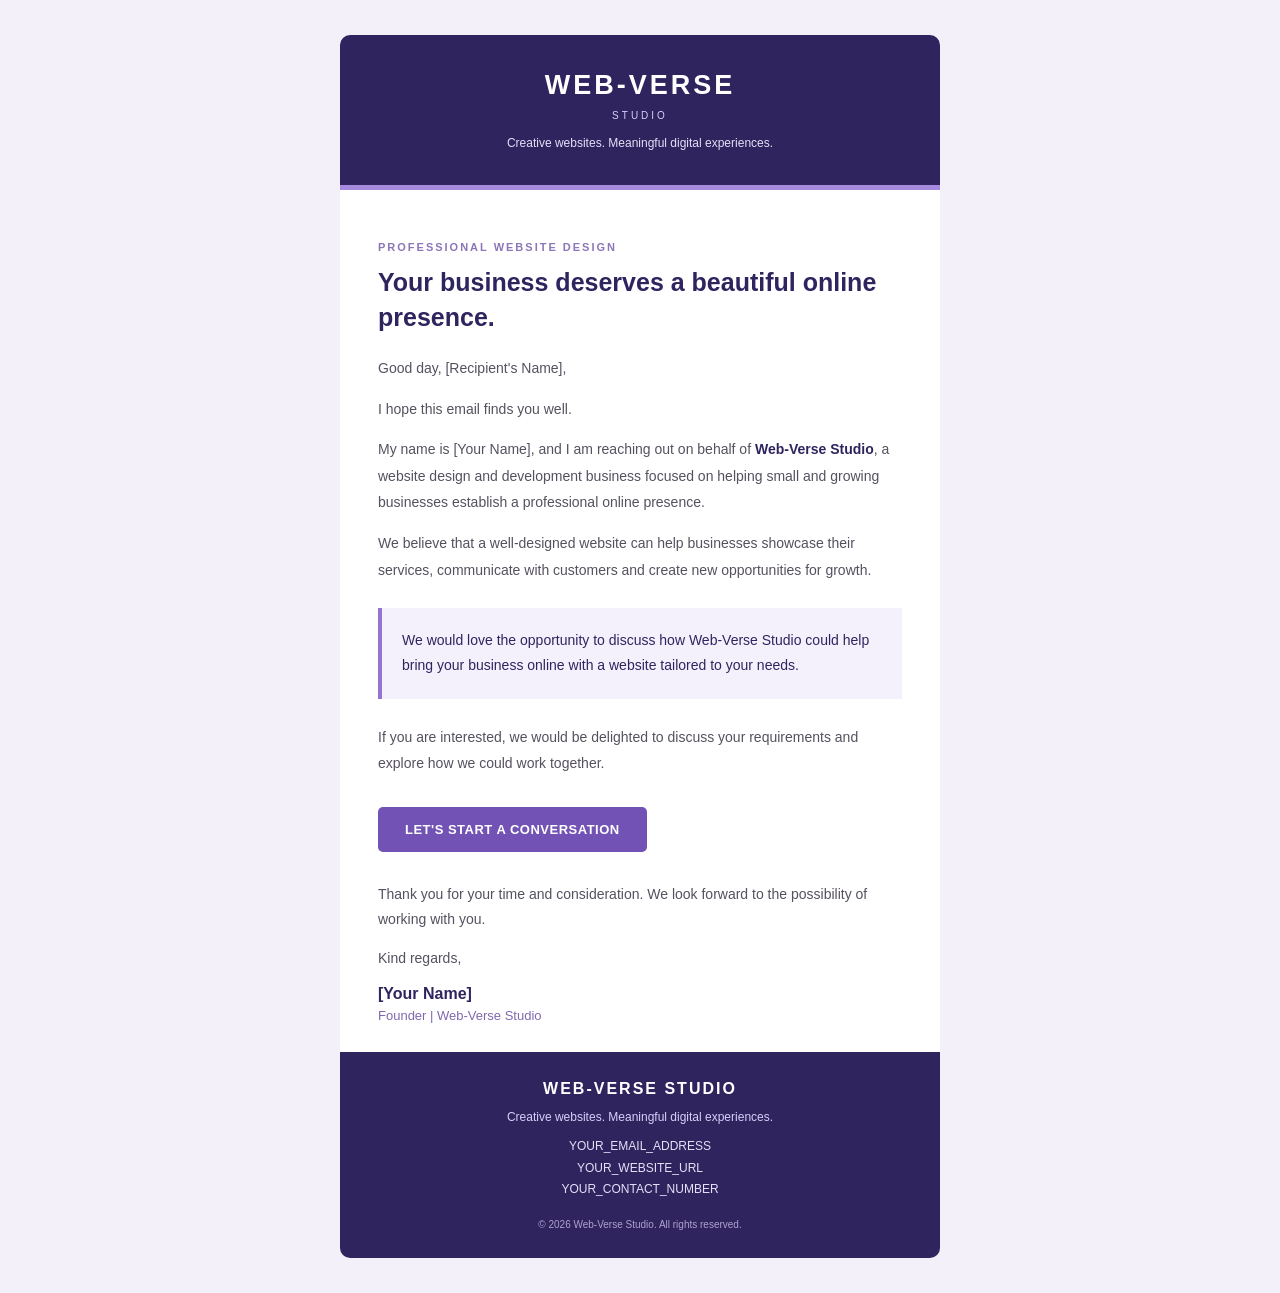
==== webverse-email.html @ 123c3777 "Create email template for Web-Verse Studio This HTML file serves as a template for an email from Web" ====
<!DOCTYPE html>
<html lang="en">
<head>
  <meta charset="UTF-8">
  <meta name="viewport" content="width=device-width, initial-scale=1.0">
  <title>Web-Verse Studio</title>
</head>

<body style="margin:0; padding:0; background-color:#F3F0FA; font-family:Arial, Helvetica, sans-serif;">

  <table width="100%" cellpadding="0" cellspacing="0"
    border="0" style="background-color:#F3F0FA; padding:35px 12px;">

    <tr>
      <td align="center">

        <table width="600" cellpadding="0" cellspacing="0"
          border="0" style="max-width:600px; width:100%; background-color:#FFFFFF; border-radius:10px; overflow:hidden;">

          <!-- HEADER -->
          <tr>
            <td align="center"
              style="background-color:#30245F; padding:35px 20px;">

              <h1 style="margin:0; color:#FFFFFF; font-size:27px; letter-spacing:3px;">
                WEB-VERSE
              </h1>

              <p style="margin:9px 0 0; color:#D8CFFA; font-size:10px; letter-spacing:3px;">
                STUDIO
              </p>

              <p style="margin:15px 0 0; color:#E5DFF7; font-size:12px;">
                Creative websites. Meaningful digital experiences.
              </p>

            </td>
          </tr>

          <!-- DECORATIVE STRIP -->
          <tr>
            <td style="height:5px; background-color:#A58ADD;"></td>
          </tr>

          <!-- MAIN CONTENT -->
          <tr>
            <td style="padding:40px 38px 25px;">

              <p style="color:#8A76B8; font-size:11px; letter-spacing:2px; font-weight:bold;">
                PROFESSIONAL WEBSITE DESIGN
              </p>

              <h2 style="color:#30245F; font-size:25px; line-height:1.4; margin:12px 0 20px;">
                Your business deserves a beautiful online presence.
              </h2>

              <p style="color:#55515F; font-size:14px; line-height:1.9;">
                Good day, [Recipient's Name],
              </p>

              <p style="color:#55515F; font-size:14px; line-height:1.9;">
                I hope this email finds you well.
              </p>

              <p style="color:#55515F; font-size:14px; line-height:1.9;">
                My name is [Your Name], and I am reaching out on behalf
                of <strong style="color:#30245F;">Web-Verse Studio</strong>,
                a website design and development business focused on
                helping small and growing businesses establish a
                professional online presence.
              </p>

              <p style="color:#55515F; font-size:14px; line-height:1.9;">
                We believe that a well-designed website can help businesses
                showcase their services, communicate with customers and
                create new opportunities for growth.
              </p>

              <!-- HIGHLIGHT BOX -->
              <table width="100%" cellpadding="0" cellspacing="0"
                style="background-color:#F5F1FC; border-left:4px solid #9474D0; margin:25px 0;">

                <tr>
                  <td style="padding:20px;">
                    <p style="margin:0; color:#30245F; font-size:14px; line-height:1.8;">
                      We would love the opportunity to discuss how
                      Web-Verse Studio could help bring your business
                      online with a website tailored to your needs.
                    </p>
                  </td>
                </tr>

              </table>

              <p style="color:#55515F; font-size:14px; line-height:1.9;">
                If you are interested, we would be delighted to discuss
                your requirements and explore how we could work together.
              </p>

              <!-- BUTTON -->
              <table cellpadding="0" cellspacing="0" border="0"
                style="margin:30px 0;">

                <tr>
                  <td align="center"
                    style="background-color:#7253B5; border-radius:5px;">

                    <a href="mailto:YOUR_EMAIL_ADDRESS"
                      style="display:inline-block; padding:15px 27px; color:#FFFFFF; text-decoration:none; font-size:13px; font-weight:bold; letter-spacing:0.5px;">
                      LET'S START A CONVERSATION
                    </a>

                  </td>
                </tr>

              </table>

              <p style="color:#55515F; font-size:14px; line-height:1.8;">
                Thank you for your time and consideration. We look forward
                to the possibility of working with you.
              </p>

              <p style="color:#55515F; font-size:14px; line-height:1.8;">
                Kind regards,
              </p>

              <p style="margin:5px 0; color:#30245F; font-size:16px; font-weight:bold;">
                [Your Name]
              </p>

              <p style="margin:4px 0; color:#8068B0; font-size:13px;">
                Founder | Web-Verse Studio
              </p>

            </td>
          </tr>

          <!-- FOOTER -->
          <tr>
            <td align="center"
              style="background-color:#30245F; padding:28px 20px;">

              <p style="color:#FFFFFF; font-size:16px; font-weight:bold; letter-spacing:2px; margin:0;">
                WEB-VERSE STUDIO
              </p>

              <p style="color:#D8CFFA; font-size:12px; margin:12px 0;">
                Creative websites. Meaningful digital experiences.
              </p>

              <p style="color:#E5DFF7; font-size:12px; line-height:1.8;">
                YOUR_EMAIL_ADDRESS<br>
                YOUR_WEBSITE_URL<br>
                YOUR_CONTACT_NUMBER
              </p>

              <p style="color:#AFA1D0; font-size:10px; margin:18px 0 0;">
                © 2026 Web-Verse Studio. All rights reserved.
              </p>

            </td>
          </tr>

        </table>

      </td>
    </tr>

  </table>

</body>
</html>
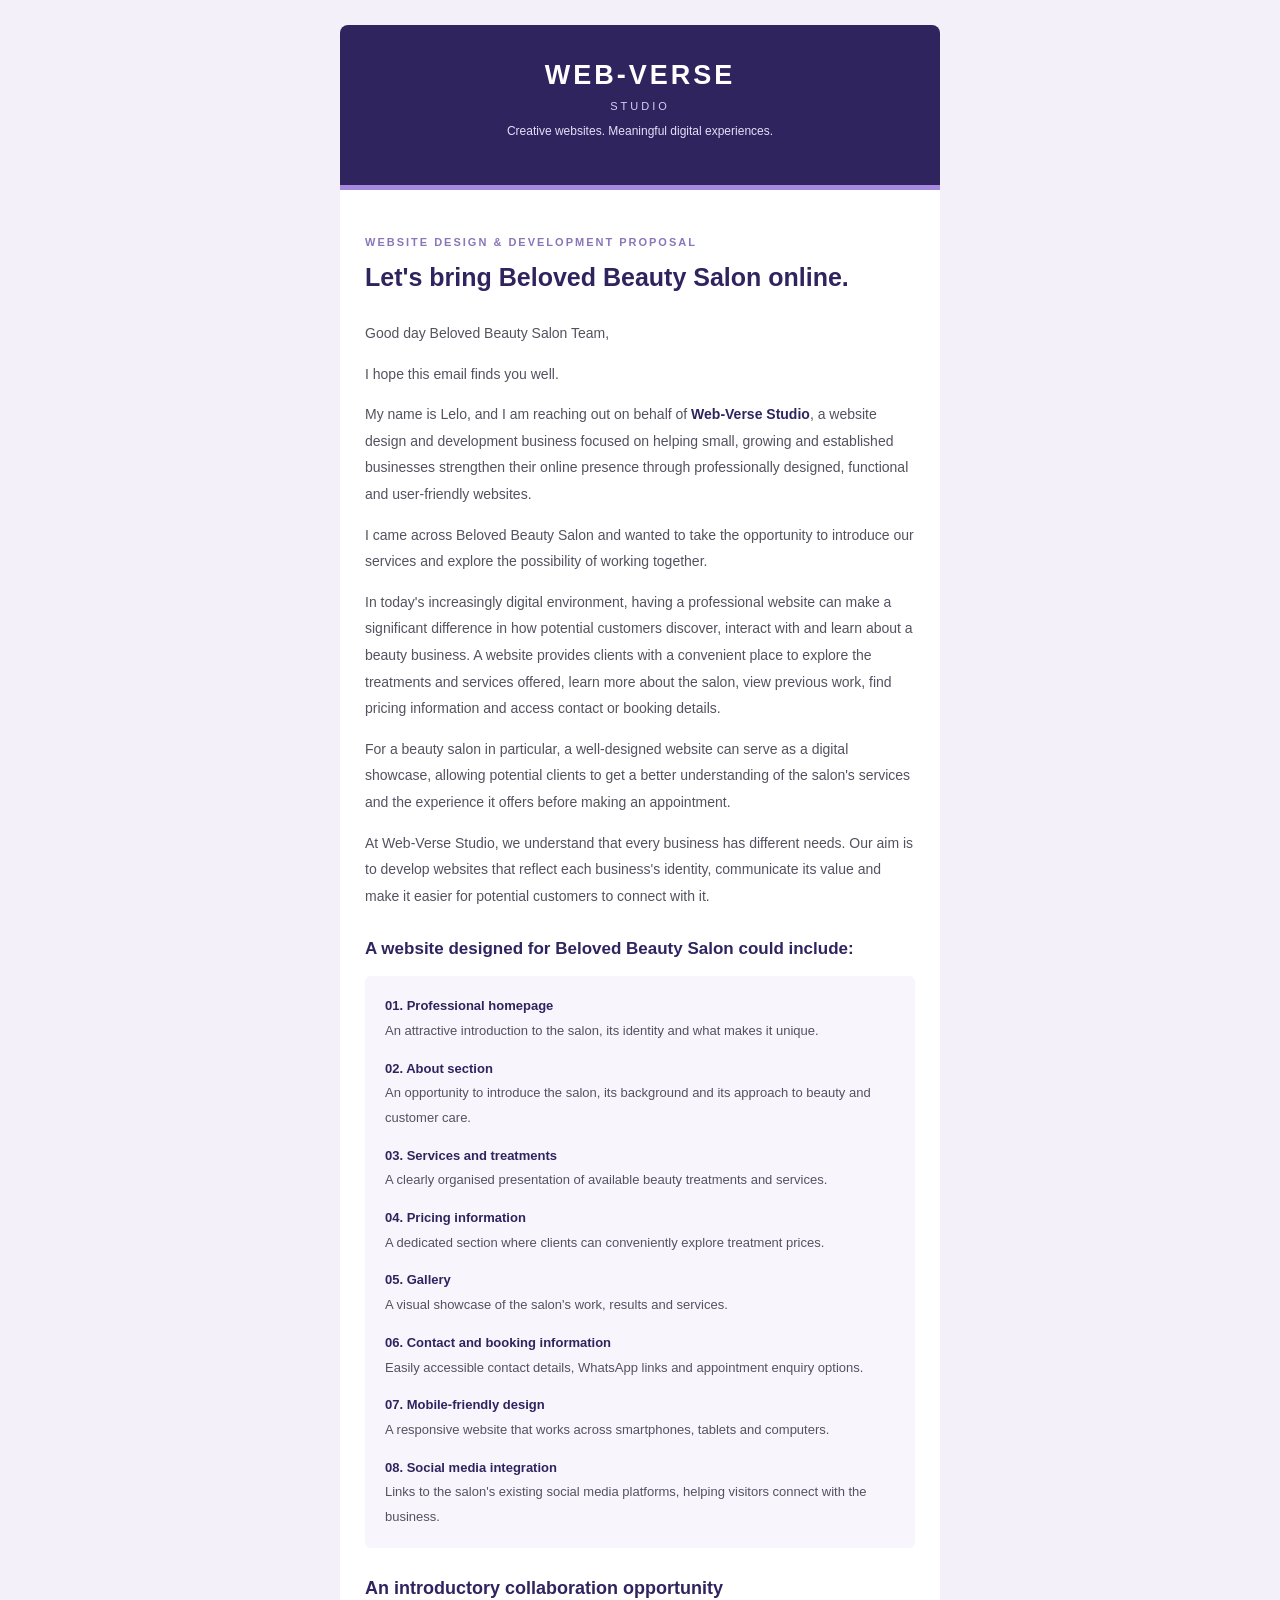
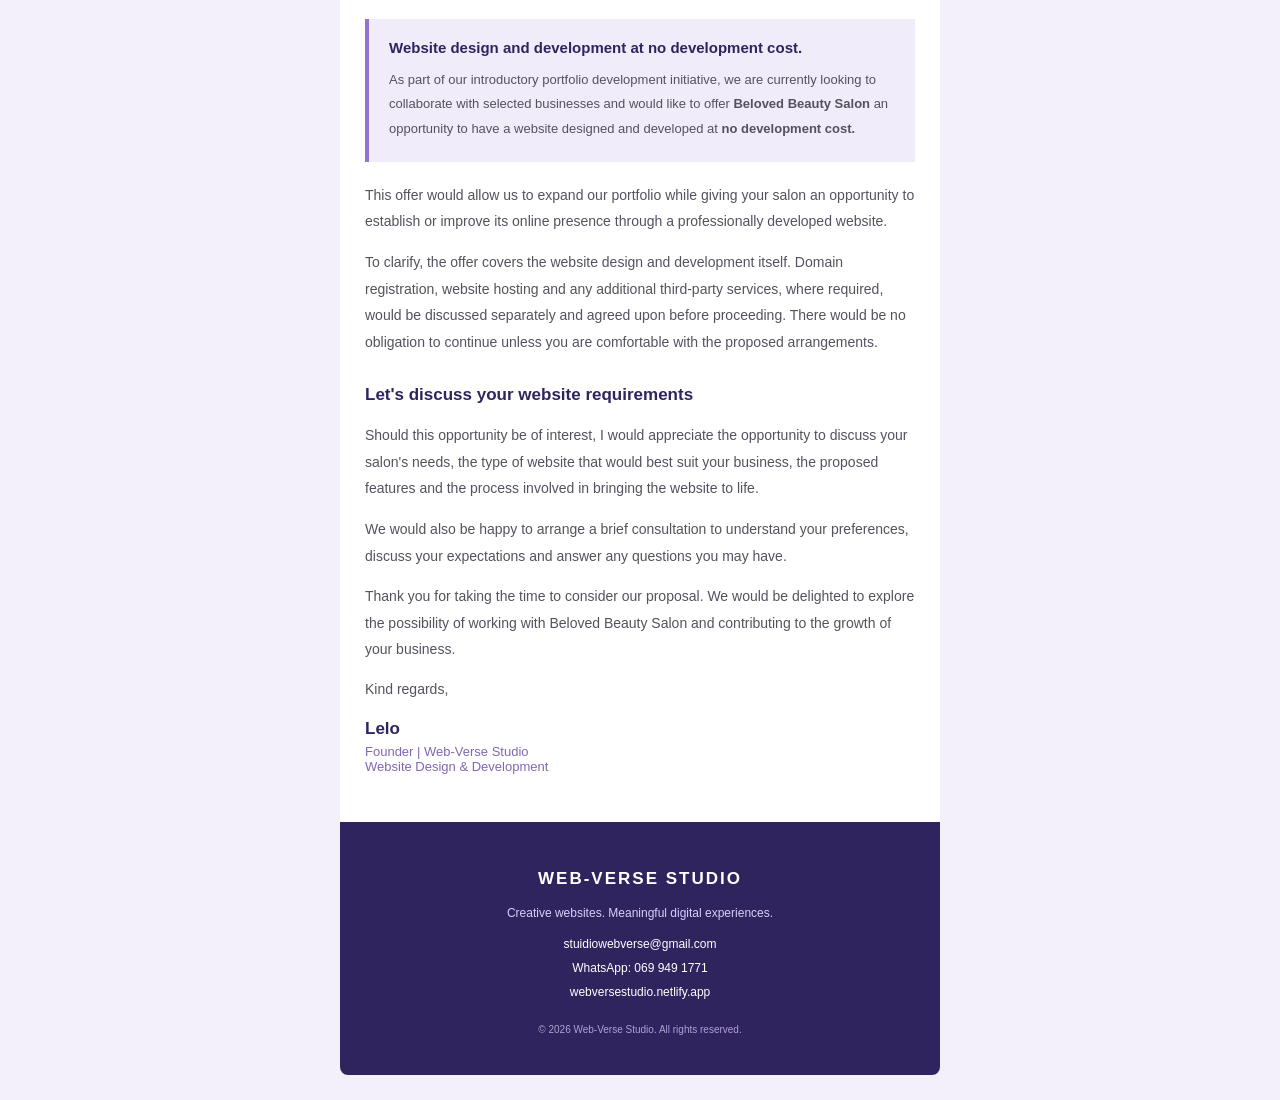
==== commit df106aac: "Revise webverse-email for Beloved Beauty Salon proposal Updated the email proposal for Beloved Beaut" ====
--- a/webverse-email.html
+++ b/webverse-email.html
@@ -2,172 +2,288 @@
 <!DOCTYPE html>
 <html lang="en">
 <head>
-  <meta charset="UTF-8">
-  <meta name="viewport" content="width=device-width, initial-scale=1.0">
-  <title>Web-Verse Studio</title>
+<meta charset="UTF-8">
+<meta name="viewport" content="width=device-width, initial-scale=1.0">
+<title>Web-Verse Studio | Beloved Beauty Salon Proposal</title>
 </head>
 
-<body style="margin:0; padding:0; background-color:#F3F0FA; font-family:Arial, Helvetica, sans-serif;">
-
-  <table width="100%" cellpadding="0" cellspacing="0"
-    border="0" style="background-color:#F3F0FA; padding:35px 12px;">
-
-    <tr>
-      <td align="center">
-
-        <table width="600" cellpadding="0" cellspacing="0"
-          border="0" style="max-width:600px; width:100%; background-color:#FFFFFF; border-radius:10px; overflow:hidden;">
-
-          <!-- HEADER -->
-          <tr>
-            <td align="center"
-              style="background-color:#30245F; padding:35px 20px;">
-
-              <h1 style="margin:0; color:#FFFFFF; font-size:27px; letter-spacing:3px;">
-                WEB-VERSE
-              </h1>
-
-              <p style="margin:9px 0 0; color:#D8CFFA; font-size:10px; letter-spacing:3px;">
-                STUDIO
-              </p>
-
-              <p style="margin:15px 0 0; color:#E5DFF7; font-size:12px;">
-                Creative websites. Meaningful digital experiences.
-              </p>
-
-            </td>
-          </tr>
-
-          <!-- DECORATIVE STRIP -->
-          <tr>
-            <td style="height:5px; background-color:#A58ADD;"></td>
-          </tr>
-
-          <!-- MAIN CONTENT -->
-          <tr>
-            <td style="padding:40px 38px 25px;">
-
-              <p style="color:#8A76B8; font-size:11px; letter-spacing:2px; font-weight:bold;">
-                PROFESSIONAL WEBSITE DESIGN
-              </p>
-
-              <h2 style="color:#30245F; font-size:25px; line-height:1.4; margin:12px 0 20px;">
-                Your business deserves a beautiful online presence.
-              </h2>
-
-              <p style="color:#55515F; font-size:14px; line-height:1.9;">
-                Good day, [Recipient's Name],
-              </p>
-
-              <p style="color:#55515F; font-size:14px; line-height:1.9;">
-                I hope this email finds you well.
-              </p>
-
-              <p style="color:#55515F; font-size:14px; line-height:1.9;">
-                My name is [Your Name], and I am reaching out on behalf
-                of <strong style="color:#30245F;">Web-Verse Studio</strong>,
-                a website design and development business focused on
-                helping small and growing businesses establish a
-                professional online presence.
-              </p>
-
-              <p style="color:#55515F; font-size:14px; line-height:1.9;">
-                We believe that a well-designed website can help businesses
-                showcase their services, communicate with customers and
-                create new opportunities for growth.
-              </p>
-
-              <!-- HIGHLIGHT BOX -->
-              <table width="100%" cellpadding="0" cellspacing="0"
-                style="background-color:#F5F1FC; border-left:4px solid #9474D0; margin:25px 0;">
-
-                <tr>
-                  <td style="padding:20px;">
-                    <p style="margin:0; color:#30245F; font-size:14px; line-height:1.8;">
-                      We would love the opportunity to discuss how
-                      Web-Verse Studio could help bring your business
-                      online with a website tailored to your needs.
-                    </p>
-                  </td>
-                </tr>
-
-              </table>
-
-              <p style="color:#55515F; font-size:14px; line-height:1.9;">
-                If you are interested, we would be delighted to discuss
-                your requirements and explore how we could work together.
-              </p>
-
-              <!-- BUTTON -->
-              <table cellpadding="0" cellspacing="0" border="0"
-                style="margin:30px 0;">
-
-                <tr>
-                  <td align="center"
-                    style="background-color:#7253B5; border-radius:5px;">
-
-                    <a href="mailto:YOUR_EMAIL_ADDRESS"
-                      style="display:inline-block; padding:15px 27px; color:#FFFFFF; text-decoration:none; font-size:13px; font-weight:bold; letter-spacing:0.5px;">
-                      LET'S START A CONVERSATION
-                    </a>
-
-                  </td>
-                </tr>
-
-              </table>
-
-              <p style="color:#55515F; font-size:14px; line-height:1.8;">
-                Thank you for your time and consideration. We look forward
-                to the possibility of working with you.
-              </p>
-
-              <p style="color:#55515F; font-size:14px; line-height:1.8;">
-                Kind regards,
-              </p>
-
-              <p style="margin:5px 0; color:#30245F; font-size:16px; font-weight:bold;">
-                [Your Name]
-              </p>
-
-              <p style="margin:4px 0; color:#8068B0; font-size:13px;">
-                Founder | Web-Verse Studio
-              </p>
-
-            </td>
-          </tr>
-
-          <!-- FOOTER -->
-          <tr>
-            <td align="center"
-              style="background-color:#30245F; padding:28px 20px;">
-
-              <p style="color:#FFFFFF; font-size:16px; font-weight:bold; letter-spacing:2px; margin:0;">
-                WEB-VERSE STUDIO
-              </p>
-
-              <p style="color:#D8CFFA; font-size:12px; margin:12px 0;">
-                Creative websites. Meaningful digital experiences.
-              </p>
-
-              <p style="color:#E5DFF7; font-size:12px; line-height:1.8;">
-                YOUR_EMAIL_ADDRESS<br>
-                YOUR_WEBSITE_URL<br>
-                YOUR_CONTACT_NUMBER
-              </p>
-
-              <p style="color:#AFA1D0; font-size:10px; margin:18px 0 0;">
-                © 2026 Web-Verse Studio. All rights reserved.
-              </p>
-
-            </td>
-          </tr>
-
-        </table>
-
-      </td>
-    </tr>
-
-  </table>
+<body style="margin:0;padding:0;background-color:#F3F0FA;font-family:Arial,Helvetica,sans-serif;">
+
+<table width="100%" cellpadding="0" cellspacing="0" border="0"
+style="background-color:#F3F0FA;padding:25px 10px;">
+<tr>
+<td align="center">
+
+<table width="600" cellpadding="0" cellspacing="0" border="0"
+style="max-width:600px;width:100%;background-color:#FFFFFF;border-radius:8px;overflow:hidden;">
+
+<!-- HEADER -->
+<tr>
+<td align="center" style="background-color:#30245F;padding:35px 15px;">
+
+<h1 style="color:#FFFFFF;letter-spacing:3px;margin:0;font-size:27px;">
+WEB-VERSE
+</h1>
+
+<p style="color:#D8CFFA;font-size:11px;letter-spacing:3px;margin:9px 0;">
+STUDIO
+</p>
+
+<p style="color:#E5DFF7;font-size:12px;">
+Creative websites. Meaningful digital experiences.
+</p>
+
+</td>
+</tr>
+
+<tr>
+<td style="height:5px;background-color:#A58ADD;font-size:0;">
+&nbsp;
+</td>
+</tr>
+
+<!-- MAIN CONTENT -->
+<tr>
+<td style="padding:35px 25px;">
+
+<p style="color:#8A76B8;font-size:11px;letter-spacing:2px;font-weight:bold;">
+WEBSITE DESIGN & DEVELOPMENT PROPOSAL
+</p>
+
+<h2 style="color:#30245F;font-size:25px;line-height:1.4;margin:12px 0 25px;">
+Let's bring Beloved Beauty Salon online.
+</h2>
+
+<p style="color:#55515F;font-size:14px;line-height:1.9;">
+Good day Beloved Beauty Salon Team,
+</p>
+
+<p style="color:#55515F;font-size:14px;line-height:1.9;">
+I hope this email finds you well.
+</p>
+
+<p style="color:#55515F;font-size:14px;line-height:1.9;">
+My name is Lelo, and I am reaching out on behalf of
+<strong style="color:#30245F;">Web-Verse Studio</strong>,
+a website design and development business focused on helping
+small, growing and established businesses strengthen their
+online presence through professionally designed, functional
+and user-friendly websites.
+</p>
+
+<p style="color:#55515F;font-size:14px;line-height:1.9;">
+I came across Beloved Beauty Salon and wanted to take the
+opportunity to introduce our services and explore the
+possibility of working together.
+</p>
+
+<p style="color:#55515F;font-size:14px;line-height:1.9;">
+In today's increasingly digital environment, having a
+professional website can make a significant difference in
+how potential customers discover, interact with and learn
+about a beauty business. A website provides clients with a
+convenient place to explore the treatments and services
+offered, learn more about the salon, view previous work,
+find pricing information and access contact or booking details.
+</p>
+
+<p style="color:#55515F;font-size:14px;line-height:1.9;">
+For a beauty salon in particular, a well-designed website
+can serve as a digital showcase, allowing potential clients
+to get a better understanding of the salon's services and
+the experience it offers before making an appointment.
+</p>
+
+<p style="color:#55515F;font-size:14px;line-height:1.9;">
+At Web-Verse Studio, we understand that every business
+has different needs. Our aim is to develop websites that
+reflect each business's identity, communicate its value
+and make it easier for potential customers to connect with it.
+</p>
+
+<!-- SERVICES SECTION -->
+<h3 style="color:#30245F;font-size:17px;margin-top:30px;">
+A website designed for Beloved Beauty Salon could include:
+</h3>
+
+<table width="100%" cellpadding="0" cellspacing="0" border="0"
+style="background-color:#F8F5FD;border-radius:6px;">
+
+<tr><td style="padding:18px 20px;">
+
+<p style="color:#55515F;font-size:13px;line-height:1.9;margin:0;">
+<strong style="color:#30245F;">01. Professional homepage</strong><br>
+An attractive introduction to the salon, its identity and what makes it unique.
+</p>
+
+<p style="color:#55515F;font-size:13px;line-height:1.9;">
+<strong style="color:#30245F;">02. About section</strong><br>
+An opportunity to introduce the salon, its background and its approach to beauty and customer care.
+</p>
+
+<p style="color:#55515F;font-size:13px;line-height:1.9;">
+<strong style="color:#30245F;">03. Services and treatments</strong><br>
+A clearly organised presentation of available beauty treatments and services.
+</p>
+
+<p style="color:#55515F;font-size:13px;line-height:1.9;">
+<strong style="color:#30245F;">04. Pricing information</strong><br>
+A dedicated section where clients can conveniently explore treatment prices.
+</p>
+
+<p style="color:#55515F;font-size:13px;line-height:1.9;">
+<strong style="color:#30245F;">05. Gallery</strong><br>
+A visual showcase of the salon's work, results and services.
+</p>
+
+<p style="color:#55515F;font-size:13px;line-height:1.9;">
+<strong style="color:#30245F;">06. Contact and booking information</strong><br>
+Easily accessible contact details, WhatsApp links and appointment enquiry options.
+</p>
+
+<p style="color:#55515F;font-size:13px;line-height:1.9;">
+<strong style="color:#30245F;">07. Mobile-friendly design</strong><br>
+A responsive website that works across smartphones, tablets and computers.
+</p>
+
+<p style="color:#55515F;font-size:13px;line-height:1.9;margin-bottom:0;">
+<strong style="color:#30245F;">08. Social media integration</strong><br>
+Links to the salon's existing social media platforms, helping visitors connect with the business.
+</p>
+
+</td></tr>
+</table>
+
+<!-- INTRODUCTORY OFFER -->
+<h3 style="color:#30245F;font-size:18px;margin-top:30px;">
+An introductory collaboration opportunity
+</h3>
+
+<table width="100%" cellpadding="0" cellspacing="0" border="0"
+style="background-color:#F1ECFA;border-left:4px solid #9474D0;margin:20px 0;">
+
+<tr>
+<td style="padding:20px;">
+
+<p style="color:#30245F;font-size:15px;font-weight:bold;margin:0 0 12px;">
+Website design and development at no development cost.
+</p>
+
+<p style="color:#55515F;font-size:13px;line-height:1.9;margin:0;">
+As part of our introductory portfolio development initiative,
+we are currently looking to collaborate with selected businesses
+and would like to offer <strong>Beloved Beauty Salon</strong>
+an opportunity to have a website designed and developed
+at <strong>no development cost.</strong>
+</p>
+
+</td>
+</tr>
+</table>
+
+<p style="color:#55515F;font-size:14px;line-height:1.9;">
+This offer would allow us to expand our portfolio while giving
+your salon an opportunity to establish or improve its online
+presence through a professionally developed website.
+</p>
+
+<p style="color:#55515F;font-size:14px;line-height:1.9;">
+To clarify, the offer covers the website design and development
+itself. Domain registration, website hosting and any additional
+third-party services, where required, would be discussed separately
+and agreed upon before proceeding. There would be no obligation
+to continue unless you are comfortable with the proposed arrangements.
+</p>
+
+<!-- NEXT STEPS -->
+<h3 style="color:#30245F;font-size:17px;margin-top:30px;">
+Let's discuss your website requirements
+</h3>
+
+<p style="color:#55515F;font-size:14px;line-height:1.9;">
+Should this opportunity be of interest, I would appreciate
+the opportunity to discuss your salon's needs, the type of
+website that would best suit your business, the proposed
+features and the process involved in bringing the website to life.
+</p>
+
+<p style="color:#55515F;font-size:14px;line-height:1.9;">
+We would also be happy to arrange a brief consultation
+to understand your preferences, discuss your expectations
+and answer any questions you may have.
+</p>
+
+<p style="color:#55515F;font-size:14px;line-height:1.9;">
+Thank you for taking the time to consider our proposal.
+We would be delighted to explore the possibility of working
+with Beloved Beauty Salon and contributing to the growth
+of your business.
+</p>
+
+<p style="color:#55515F;font-size:14px;line-height:1.8;">
+Kind regards,
+</p>
+
+<p style="color:#30245F;font-size:17px;font-weight:bold;margin-bottom:5px;">
+Lelo
+</p>
+
+<p style="color:#8068B0;font-size:13px;margin-top:0;">
+Founder | Web-Verse Studio<br>
+Website Design & Development
+</p>
+
+</td>
+</tr>
+
+<!-- FOOTER -->
+<tr>
+<td align="center" style="background-color:#30245F;padding:30px 15px;">
+
+<p style="color:#FFFFFF;font-size:17px;font-weight:bold;letter-spacing:2px;">
+WEB-VERSE STUDIO
+</p>
+
+<p style="color:#D8CFFA;font-size:12px;">
+Creative websites. Meaningful digital experiences.
+</p>
+
+<p style="font-size:12px;line-height:2;">
+
+<a href="mailto:stuidiowebverse@gmail.com"
+style="color:#FFFFFF;text-decoration:none;">
+stuidiowebverse@gmail.com
+</a>
+<br>
+
+<a href="https://wa.me/27699491771"
+style="color:#FFFFFF;text-decoration:none;">
+WhatsApp: 069 949 1771
+</a>
+<br>
+
+<a href="https://webversestudio.netlify.app"
+style="color:#FFFFFF;text-decoration:none;">
+webversestudio.netlify.app
+</a>
+
+</p>
+
+<p style="color:#AFA1D0;font-size:10px;margin-top:20px;">
+© 2026 Web-Verse Studio. All rights reserved.
+</p>
+
+</td>
+</tr>
+
+</table>
+
+</td>
+</tr>
+</table>
 
 </body>
 </html>
+
+
+              
